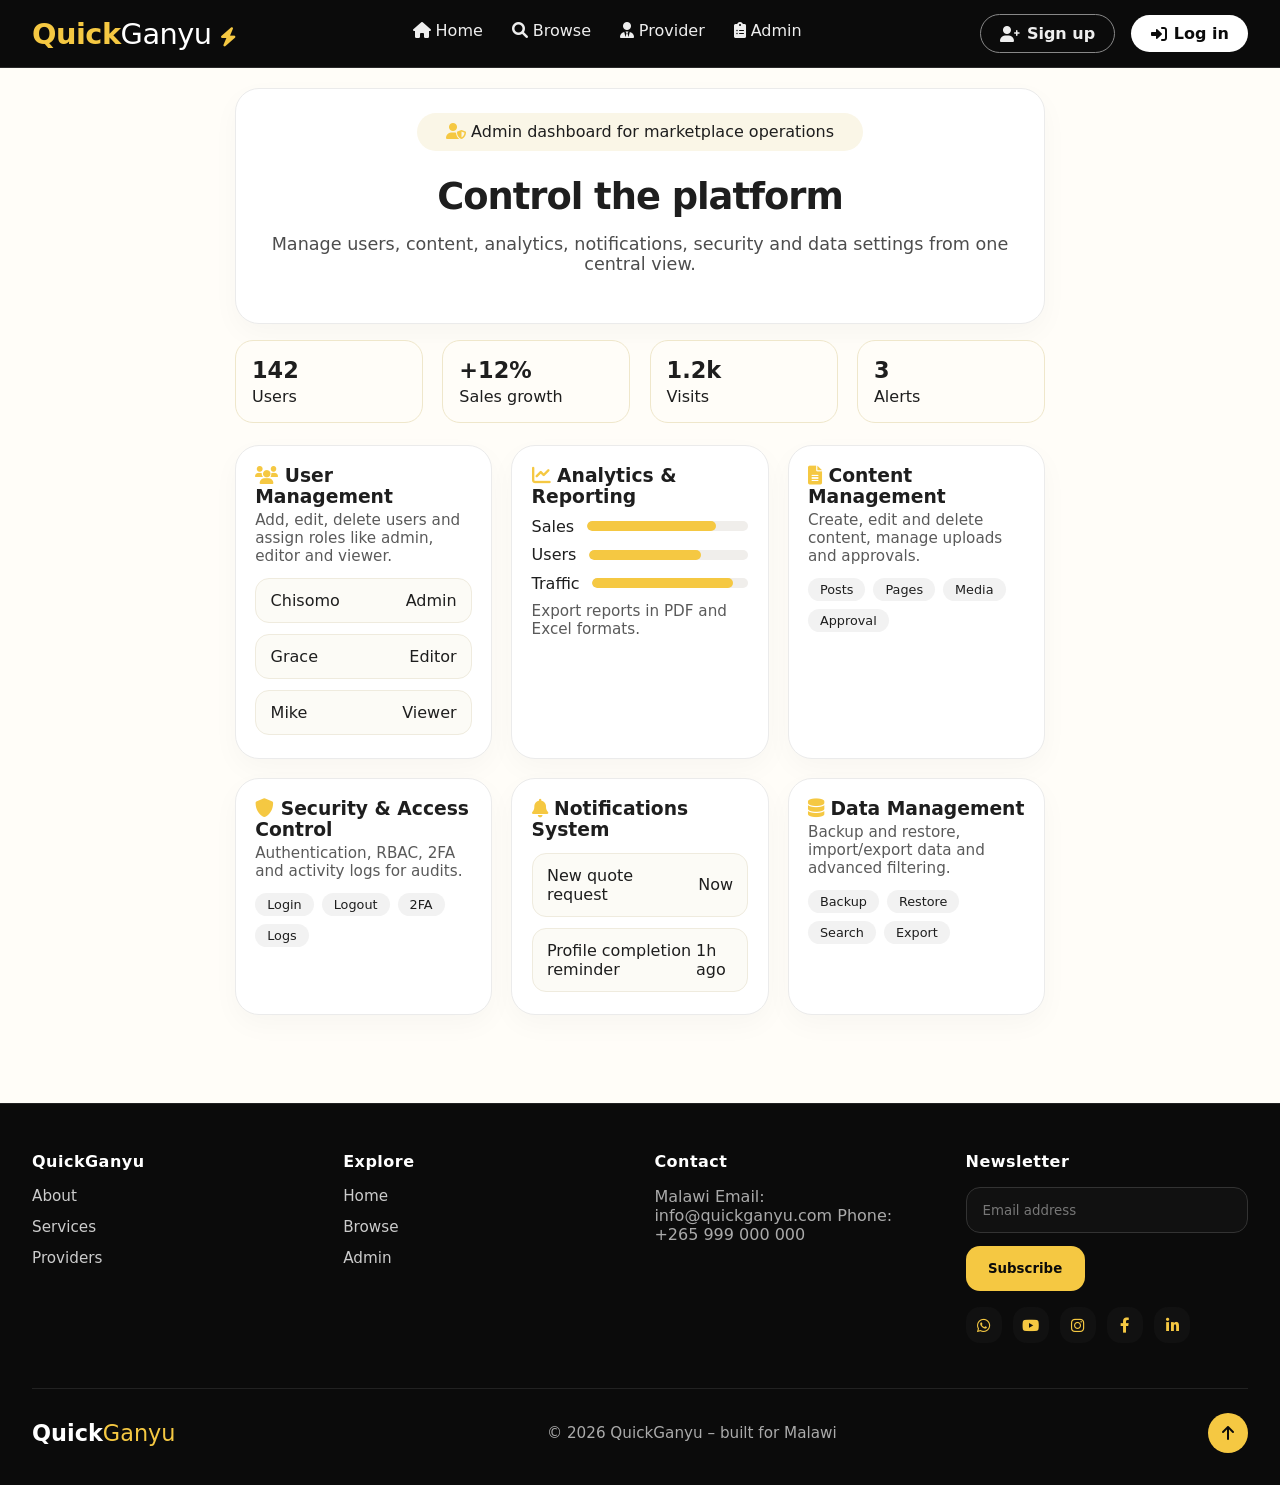
==== html/admin.html @ 5738e2cb "Initial commit with QuickGanyu service marketplace and documentation" ====
<!DOCTYPE html>
<html lang="en">
<head>
  <meta charset="UTF-8">
  <meta name="viewport" content="width=device-width, initial-scale=1.0">
  <title>Admin Panel · QuickGanyu</title>
  <link rel="stylesheet" href="https://cdnjs.cloudflare.com/ajax/libs/font-awesome/6.0.0-beta3/css/all.min.css">
  <link rel="stylesheet" href="../css/styles.css">
</head>
<body>
<nav class="navbar">
  <a class="logo" href="../index.html">Quick<span>Ganyu</span> <i class="fas fa-bolt" style="color:#f5c842; font-size:1.2rem;"></i></a>
  <div class="nav-links">
    <a href="../index.html"><i class="fas fa-home"></i> Home</a>
    <a href="providers.html"><i class="fas fa-search"></i> Browse</a>
    <a href="profile.html"><i class="fas fa-user-tie"></i> Provider</a>
    <a href="admin.html"><i class="fas fa-clipboard-list"></i> Admin</a>
  </div>
  <div class="nav-actions">
    <a class="btn-outline-light" href="signup.html"><i class="fas fa-user-plus"></i> Sign up</a>
    <a class="btn-light" href="login.html"><i class="fas fa-sign-in-alt"></i> Log in</a>
  </div>
</nav>

<div class="container">
  <section class="hero-card hero">
    <div class="animated-feedback"><i class="fas fa-user-shield" style="color:#f5c842;"></i> Admin dashboard for marketplace operations</div>
    <h1>Control the platform</h1>
    <p>Manage users, content, analytics, notifications, security and data settings from one central view.</p>
  </section>

  <section class="stats-grid">
    <div class="stat-card"><strong>142</strong><span>Users</span></div>
    <div class="stat-card"><strong>+12%</strong><span>Sales growth</span></div>
    <div class="stat-card"><strong>1.2k</strong><span>Visits</span></div>
    <div class="stat-card"><strong>3</strong><span>Alerts</span></div>
  </section>

  <section class="admin-grid">
    <div class="admin-card">
      <h3><i class="fas fa-users" style="color:#f5c842;"></i> User Management</h3>
      <div class="muted">Add, edit, delete users and assign roles like admin, editor and viewer.</div>
      <div class="table-list">
        <div class="table-row"><span>Chisomo</span><span>Admin</span></div>
        <div class="table-row"><span>Grace</span><span>Editor</span></div>
        <div class="table-row"><span>Mike</span><span>Viewer</span></div>
      </div>
    </div>
    <div class="admin-card">
      <h3><i class="fas fa-chart-line" style="color:#f5c842;"></i> Analytics & Reporting</h3>
      <div class="chart-row"><span>Sales</span><div class="chart-bar"><span style="width:80%"></span></div></div>
      <div class="chart-row"><span>Users</span><div class="chart-bar"><span style="width:70%"></span></div></div>
      <div class="chart-row"><span>Traffic</span><div class="chart-bar"><span style="width:90%"></span></div></div>
      <div class="muted">Export reports in PDF and Excel formats.</div>
    </div>
    <div class="admin-card">
      <h3><i class="fas fa-file-alt" style="color:#f5c842;"></i> Content Management</h3>
      <div class="muted">Create, edit and delete content, manage uploads and approvals.</div>
      <div class="pill-list"><span>Posts</span><span>Pages</span><span>Media</span><span>Approval</span></div>
    </div>
    <div class="admin-card">
      <h3><i class="fas fa-shield-alt" style="color:#f5c842;"></i> Security & Access Control</h3>
      <div class="muted">Authentication, RBAC, 2FA and activity logs for audits.</div>
      <div class="pill-list"><span>Login</span><span>Logout</span><span>2FA</span><span>Logs</span></div>
    </div>
    <div class="admin-card">
      <h3><i class="fas fa-bell" style="color:#f5c842;"></i> Notifications System</h3>
      <div class="activity-list">
        <div class="activity-item"><span>New quote request</span><span>Now</span></div>
        <div class="activity-item"><span>Profile completion reminder</span><span>1h ago</span></div>
      </div>
    </div>
    <div class="admin-card">
      <h3><i class="fas fa-database" style="color:#f5c842;"></i> Data Management</h3>
      <div class="muted">Backup and restore, import/export data and advanced filtering.</div>
      <div class="pill-list"><span>Backup</span><span>Restore</span><span>Search</span><span>Export</span></div>
    </div>
  </section>
</div>

<footer class="footer">
  <div class="footer-inner">
    <div class="footer-top">
      <div class="footer-col">
        <h4>QuickGanyu</h4>
        <a href="../index.html">About</a>
        <a href="providers.html">Services</a>
        <a href="profile.html">Providers</a>
      </div>
      <div class="footer-col">
        <h4>Explore</h4>
        <a href="../index.html">Home</a>
        <a href="providers.html">Browse</a>
        <a href="admin.html">Admin</a>
      </div>
      <div class="footer-col">
        <h4>Contact</h4>
        <span>Malawi</span>
        <span>Email: info@quickganyu.com</span>
        <span>Phone: +265 999 000 000</span>
      </div>
      <div class="footer-col footer-newsletter">
        <h4>Newsletter</h4>
        <div class="newsletter-form">
          <input type="email" placeholder="Email address">
          <button type="button">Subscribe</button>
        </div>
        <div class="footer-social">
          <a href="#" aria-label="WhatsApp"><i class="fab fa-whatsapp"></i></a>
          <a href="#" aria-label="YouTube"><i class="fab fa-youtube"></i></a>
          <a href="#" aria-label="Instagram"><i class="fab fa-instagram"></i></a>
          <a href="#" aria-label="Facebook"><i class="fab fa-facebook-f"></i></a>
          <a href="#" aria-label="LinkedIn"><i class="fab fa-linkedin-in"></i></a>
        </div>
      </div>
    </div>
    <div class="footer-bottom">
      <div class="footer-brand">Quick<span>Ganyu</span></div>
      <div class="footer-copy">&copy; 2026 QuickGanyu – built for Malawi</div>
      <a class="footer-backtop" href="#top"><i class="fas fa-arrow-up"></i></a>
    </div>
  </div>
</footer>

<script src="../js/script.js"></script>
</body>
</html>
---- css/styles.css ----
* {
  margin: 0;
  padding: 0;
  box-sizing: border-box;
  font-family: 'Segoe UI', Roboto, system-ui, sans-serif;
}

body {
  background: #fffdf8;
  color: #1e1e1e;
  min-height: 100vh;
  display: flex;
  flex-direction: column;
}

a {
  color: inherit;
  text-decoration: none;
}

.navbar {
  background: #0b0b0b;
  padding: 0.9rem 2rem;
  display: flex;
  flex-wrap: wrap;
  justify-content: space-between;
  align-items: center;
  border-bottom: 1px solid #2a2a2a;
}

.logo {
  color: #f5c842;
  font-weight: 700;
  font-size: 1.8rem;
  letter-spacing: -0.5px;
  text-decoration: none;
}
.logo span {
  color: white;
  font-weight: 300;
}

.nav-links {
  display: flex;
  gap: 1.8rem;
  flex-wrap: wrap;
}
.nav-links a {
  color: #eee;
  text-decoration: none;
  font-weight: 500;
  font-size: 1rem;
  transition: 0.2s;
  border-bottom: 2px solid transparent;
  padding-bottom: 4px;
}
.nav-links a:hover {
  color: #f5c842;
  border-bottom-color: #f5c842;
}
.nav-actions {
  display: flex;
  gap: 1rem;
  align-items: center;
}
.btn-outline-light, .btn-light, .btn-book, .btn-secondary {
  display: inline-flex;
  align-items: center;
  justify-content: center;
  gap: 0.45rem;
  border-radius: 999px;
  padding: 0.55rem 1.2rem;
  font-weight: 600;
  transition: 0.2s;
  cursor: pointer;
}
.btn-outline-light {
  background: transparent;
  border: 1px solid #888;
  color: #eee;
}
.btn-outline-light:hover {
  background: #f5c842;
  border-color: #f5c842;
  color: #0b0b0b;
}
.btn-light {
  background: white;
  border: none;
  color: #0b0b0b;
}
.btn-light:hover, .btn-book:hover, .btn-secondary:hover {
  background: #f5c842;
  color: #0b0b0b;
}
.btn-book {
  background: #0b0b0b;
  color: white;
  border: none;
}
.btn-secondary {
  background: #f4efe2;
  color: #0b0b0b;
  border: 1px solid #e7dfc2;
}

.container {
  max-width: 1300px;
  margin: 0 auto;
  padding: 1.2rem 1.5rem 3rem;
  flex: 1;
}

.hero-card, .panel-card, .section-card, .quote-box, .form-card, .admin-card, .profile-card {
  background: white;
  border: 1px solid #ebebeb;
  border-radius: 24px;
  box-shadow: 0 10px 28px rgba(0,0,0,0.03);
}

.section-card {
  padding: 1.5rem;
  max-width: 900px;
  margin: 0 auto 1.5rem;
}

.auth-card {
  max-width: 980px;
  margin: 0 auto;
}

.auth-split {
  display: grid;
  grid-template-columns: minmax(300px, 1.2fr) minmax(260px, 0.8fr);
  gap: 1.5rem;
  align-items: stretch;
}

.auth-panel {
  border-radius: 24px;
  overflow: hidden;
}

.auth-panel--main {
  background: white;
  padding: 2rem;
}

.auth-panel--side {
  background: #0b0b0b;
  color: #f4f4f4;
  padding: 2rem;
  display: flex;
  flex-direction: column;
  justify-content: center;
  gap: 1.2rem;
}

.auth-panel--side h2 {
  font-size: 2rem;
  margin: 0;
  color: #f5c842;
}

.auth-panel--side p {
  line-height: 1.8;
  color: #d9d9d9;
  margin: 0;
}

.auth-tag {
  display: inline-flex;
  align-items: center;
  background: #f7f2d6;
  color: #0b0b0b;
  border-radius: 999px;
  padding: 0.55rem 1.15rem;
  font-weight: 700;
  margin-bottom: 1.25rem;
}

.auth-copy {
  margin-bottom: 1.5rem;
  color: #4d4d4d;
  line-height: 1.7;
}

.auth-actions {
  margin-top: 1.5rem;
  display: flex;
  gap: 1rem;
  flex-wrap: wrap;
}

.btn-secondary.btn-secondary--dark {
  background: #f5c842;
  color: #0b0b0b;
  border: none;
}

@media (max-width: 880px) {
  .auth-split {
    grid-template-columns: 1fr;
  }

  .auth-panel--main,
  .auth-panel--side {
    padding: 1.5rem;
  }
}

.form-card {
  padding: 1rem 1.1rem;
  background: #ffffff;
  border: 1px solid #f0f0f0;
  border-radius: 20px;
}

.form-card label {
  display: block;
  font-weight: 600;
  color: #222;
  margin-bottom: 0.5rem;
  font-size: 0.95rem;
}

.form-card input,
.form-card textarea,
.form-card select {
  width: 100%;
  padding: 0.85rem 1rem;
  border: 1px solid #dde1e7;
  border-radius: 16px;
  margin-top: 0.45rem;
  font-size: 1rem;
  background: #fafafa;
  transition: border-color 0.2s ease, box-shadow 0.2s ease;
}

.form-card input:focus,
.form-card textarea:focus,
.form-card select:focus {
  outline: none;
  border-color: #f5c842;
  box-shadow: 0 0 0 4px rgba(245, 200, 66, 0.12);
}

.hero {
  padding: 2.4rem;
  text-align: center;
}
.hero h1 {
  font-size: 3rem;
  font-weight: 700;
  letter-spacing: -1px;
  margin-bottom: 1rem;
}
.hero h1 i, .highlight {
  color: #f5c842;
}
.hero p {
  font-size: 1.1rem;
  color: #4d4d4d;
  max-width: 760px;
  margin: 0 auto 1.6rem;
}

.animated-feedback {
  background: #faf6e7;
  border-radius: 60px;
  padding: 0.6rem 1.8rem;
  display: inline-block;
  animation: pulseGlow 2.4s infinite;
  font-weight: 500;
  margin-bottom: 1.5rem;
}
@keyframes pulseGlow {
  0% { box-shadow: 0 0 0 0 rgba(245, 200, 66, 0.3); }
  70% { box-shadow: 0 0 0 12px rgba(245, 200, 66, 0); }
  100% { box-shadow: 0 0 0 0 rgba(245, 200, 66, 0); }
}

.location-box {
  background: #f2f2f2;
  border-radius: 60px;
  padding: 0.6rem 1.2rem;
  display: inline-flex;
  align-items: center;
  gap: 0.7rem;
  flex-wrap: wrap;
  justify-content: center;
  margin: 1rem 0 1.6rem;
}
.location-box select {
  background: transparent;
  border: none;
  padding: 0.6rem 1rem;
  font-size: 1rem;
  font-weight: 500;
  border-radius: 40px;
  outline: none;
  cursor: pointer;
  min-width: 180px;
}
.location-box select option {
  background: white;
}

.categories {
  display: grid;
  grid-template-columns: repeat(auto-fit, minmax(140px, 1fr));
  gap: 1rem;
  margin: 1.2rem 0 0.8rem;
}
.cat-card {
  background: #f8f8f8;
  border-radius: 24px;
  padding: 1rem 0.7rem;
  text-align: center;
  font-weight: 600;
  transition: 0.2s;
  border: 1px solid #eaeaea;
  cursor: default;
}
.cat-card i {
  font-size: 1.8rem;
  color: #f5c842;
  display: block;
  margin-bottom: 6px;
}
.cat-card:hover {
  transform: translateY(-3px);
  background: #fff5db;
  border-color: #f5c842;
}

.section-title {
  font-size: 1.7rem;
  font-weight: 700;
  margin: 2rem 0 1rem;
  border-left: 6px solid #f5c842;
  padding-left: 1rem;
}

.step-list {
  display: grid;
  grid-template-columns: repeat(auto-fit, minmax(220px, 1fr));
  gap: 1rem;
  margin: 1rem 0 2rem;
}
.step-card {
  background: #fffef9;
  border: 1px solid #ede4c1;
  border-radius: 18px;
  padding: 1rem 1.1rem;
}
.step-card strong {
  display: block;
  margin-bottom: 0.35rem;
}

.provider-grid, .portfolio-grid, .admin-grid, .stats-grid {
  display: grid;
  gap: 1.2rem;
}
.provider-grid {
  grid-template-columns: repeat(auto-fit, minmax(280px, 1fr));
  margin-bottom: 1.4rem;
}
.provider-card, .panel-card, .section-card, .profile-card, .quote-box, .form-card, .admin-card {
  padding: 1.2rem 1.2rem 1.4rem;
}
.provider-card h3 {
  display: flex;
  justify-content: space-between;
  align-items: center;
  font-size: 1.2rem;
  margin-bottom: 0.8rem;
}
.badge {
  background: #f5c842;
  padding: 0.2rem 0.7rem;
  border-radius: 40px;
  font-size: 0.72rem;
  font-weight: 700;
  color: #0b0b0b;
}
.meta, .muted {
  color: #5a5a5a;
  font-size: 0.95rem;
  margin: 0.25rem 0;
}
.tags, .pill-list, .message-suggestions {
  display: flex;
  flex-wrap: wrap;
  gap: 0.5rem;
  margin: 0.8rem 0;
}
.tags span, .pill-list span, .message-suggestions span {
  background: #f2f2f2;
  border-radius: 999px;
  padding: 0.25rem 0.75rem;
  font-size: 0.8rem;
}
.quote-snippet {
  background: #fafafa;
  border-radius: 24px;
  padding: 1.2rem 1.4rem;
  margin: 1.4rem 0 0.8rem;
  border-left: 6px solid #f5c842;
  display: flex;
  flex-wrap: wrap;
  align-items: center;
  justify-content: space-between;
  gap: 1rem;
}
.message-suggestions span {
  cursor: pointer;
  border: 1px solid #ddd;
}
.message-suggestions span:hover {
  background: #f5c842;
}

.progress-card {
  display: flex;
  align-items: center;
  gap: 1rem;
  margin: 1.2rem 0 0.8rem;
  flex-wrap: wrap;
}
.progress-bar {
  flex: 1;
  min-width: 220px;
  height: 10px;
  background: #f0eeeb;
  border-radius: 999px;
  overflow: hidden;
}
.progress-fill {
  height: 100%;
  width: 82%;
  background: linear-gradient(90deg, #f5c842, #f2a900);
}

.portfolio-grid {
  grid-template-columns: repeat(auto-fit, minmax(220px, 1fr));
  margin-top: 1rem;
}
.portfolio-card {
  background: #fffdf7;
  border: 1px solid #efe7cb;
  border-radius: 18px;
  padding: 1rem;
}
.portfolio-media {
  height: 110px;
  border-radius: 14px;
  background: linear-gradient(135deg, #f5c842, #ffe69e);
  display: flex;
  align-items: center;
  justify-content: center;
  color: #0b0b0b;
  font-weight: 700;
  margin-bottom: 0.8rem;
}

.form-grid {
  display: grid;
  gap: 1rem;
  grid-template-columns: repeat(auto-fit, minmax(260px, 1fr));
  max-width: 820px;
  margin: 0 auto;
}

.form-grid--signup {
  grid-template-columns: repeat(2, minmax(200px, 1fr));
}

.form-card--full {
  grid-column: 1 / -1;
}

.form-footer {
  margin-top: 1.5rem;
  display: flex;
  flex-wrap: wrap;
  gap: 1rem;
  justify-content: space-between;
  align-items: center;
}

.checkbox-label {
  display: flex;
  align-items: flex-start;
  gap: 0.5rem;
  font-size: 0.95rem;
  color: #4d4d4d;
  line-height: 1.5;
  flex: 1 1 360px;
}

.checkbox-label input {
  width: 1rem;
  height: 1rem;
  margin-top: 0.1rem;
  accent-color: #f5c842;
}

.checkbox-label a {
  color: #0b0b0b;
  text-decoration: underline;
}

.btn-book {
  min-width: 140px;
}

.form-card input, .form-card textarea, .form-card select {
  width: 100%;
  padding: 0.85rem 1rem;
  border: 1px solid #dde1e7;
  border-radius: 16px;
  margin-top: 0.5rem;
  font-size: 1rem;
  background: #fafafa;
}
.form-card textarea {
  min-height: 110px;
  resize: vertical;
}

.admin-grid {
  grid-template-columns: repeat(auto-fit, minmax(240px, 1fr));
}
.stats-grid {
  grid-template-columns: repeat(auto-fit, minmax(180px, 1fr));
  margin: 1rem 0 1.4rem;
}
.stat-card {
  background: #fffdf8;
  border: 1px solid #efe7cb;
  border-radius: 18px;
  padding: 1rem;
}
.stat-card strong {
  display: block;
  font-size: 1.4rem;
  margin-bottom: 0.2rem;
}
.chart-row {
  display: flex;
  align-items: center;
  gap: 0.8rem;
  margin: 0.6rem 0;
}
.chart-bar {
  flex: 1;
  height: 10px;
  background: #f0eeeb;
  border-radius: 999px;
  overflow: hidden;
}
.chart-bar span {
  display: block;
  height: 100%;
  background: #f5c842;
  border-radius: 999px;
}

.activity-list, .table-list {
  display: grid;
  gap: 0.7rem;
  margin-top: 0.8rem;
}
.activity-item, .table-row {
  display: flex;
  justify-content: space-between;
  align-items: center;
  background: #fcfbf6;
  border: 1px solid #efebde;
  border-radius: 14px;
  padding: 0.75rem 0.9rem;
}

.footer {
  background: #0b0b0b;
  color: #aaa;
  padding: 3rem 2rem 2rem;
  margin-top: 2.5rem;
  border-top: 1px solid #222;
}
.footer-inner {
  max-width: 1300px;
  margin: 0 auto;
  display: flex;
  flex-direction: column;
  gap: 2rem;
}
.footer-top {
  display: grid;
  grid-template-columns: repeat(auto-fit, minmax(180px, 1fr));
  gap: 1.8rem;
}
.footer-col h4 {
  color: white;
  margin-bottom: 1rem;
  font-size: 1rem;
  letter-spacing: 0.03em;
}
.footer-col a {
  display: block;
  color: #ccc;
  text-decoration: none;
  margin-bottom: 0.8rem;
  font-size: 0.95rem;
  transition: color 0.2s ease;
}
.footer-col a:hover {
  color: #f5c842;
}
.footer-newsletter .newsletter-form {
  display: flex;
  gap: 0.8rem;
  flex-wrap: wrap;
  align-items: center;
}
.footer-newsletter input {
  flex: 1 1 220px;
  min-width: 0;
  padding: 0.9rem 1rem;
  border-radius: 14px;
  border: 1px solid #333;
  background: #111;
  color: #fff;
}
.footer-newsletter input::placeholder {
  color: #777;
}
.footer-newsletter button {
  background: #f5c842;
  color: #0b0b0b;
  border: none;
  border-radius: 14px;
  padding: 0.95rem 1.4rem;
  font-weight: 700;
  cursor: pointer;
}
.footer-social {
  display: flex;
  flex-wrap: wrap;
  gap: 0.7rem;
  margin-top: 1rem;
}
.footer-social a {
  width: 36px;
  height: 36px;
  display: inline-flex;
  justify-content: center;
  align-items: center;
  border-radius: 14px;
  background: #111;
  color: #f5c842;
  text-decoration: none;
}
.footer-contact {
  display: grid;
  gap: 0.5rem;
  margin-top: 1rem;
  color: #ccc;
  font-size: 0.95rem;
}
.footer-contact span {
  display: block;
}
.footer-bottom {
  width: 100%;
  border-top: 1px solid #222;
  padding-top: 1.5rem;
  display: flex;
  flex-wrap: wrap;
  justify-content: space-between;
  align-items: center;
  gap: 1rem;
}
.footer-brand {
  color: white;
  font-weight: 700;
  font-size: 1.4rem;
}
.footer-brand span {
  color: #f5c842;
  font-weight: 300;
}
.footer-copy {
  margin: 0;
  color: #aaa;
  font-size: 0.95rem;
}
.footer-backtop {
  display: inline-flex;
  justify-content: center;
  align-items: center;
  width: 40px;
  height: 40px;
  border-radius: 999px;
  background: #f5c842;
  color: #0b0b0b;
  text-decoration: none;
}

@media (max-width: 900px) {
  .footer-top {
    grid-template-columns: 1fr;
  }
}

@media (max-width: 700px) {
  .navbar { flex-direction: column; gap: 0.8rem; align-items: stretch; }
  .footer-inner { align-items: stretch; }
  .footer-bottom { flex-direction: column; align-items: flex-start; }
}


  .nav-links { justify-content: center; }
  .hero h1 { font-size: 2.3rem; }
  .hero { padding: 1.5rem; }
}
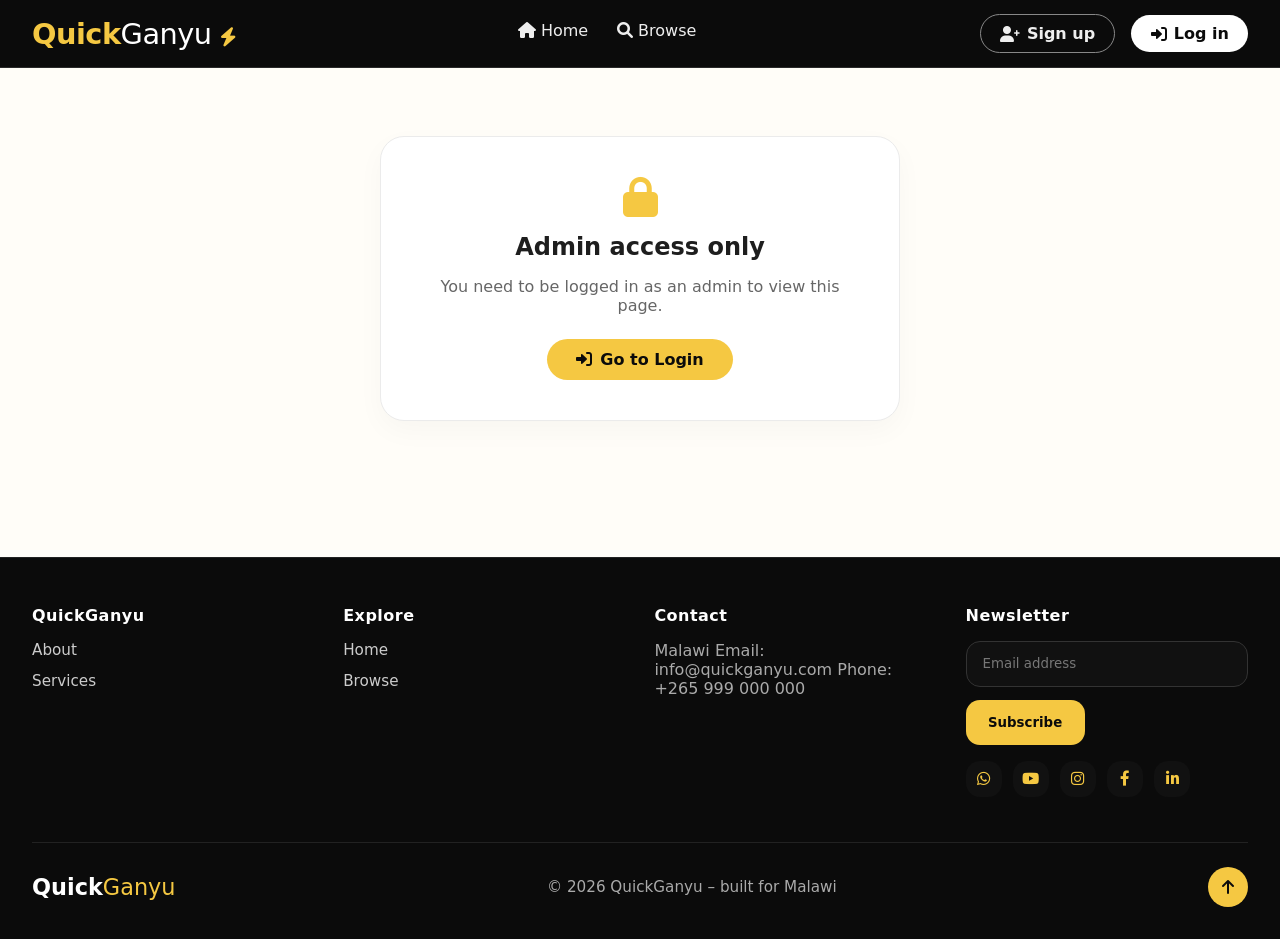
==== commit cfadb4be: "Wire login/signup/admin/setup to live APIs, add provider management" ====
--- a/html/admin.html
+++ b/html/admin.html
@@ -13,69 +13,18 @@
   <div class="nav-links">
     <a href="../index.html"><i class="fas fa-home"></i> Home</a>
     <a href="providers.html"><i class="fas fa-search"></i> Browse</a>
-    <a href="profile.html"><i class="fas fa-user-tie"></i> Provider</a>
-    <a href="admin.html"><i class="fas fa-clipboard-list"></i> Admin</a>
   </div>
   <div class="nav-actions">
-    <a class="btn-outline-light" href="signup.html"><i class="fas fa-user-plus"></i> Sign up</a>
-    <a class="btn-light" href="login.html"><i class="fas fa-sign-in-alt"></i> Log in</a>
+    <!-- filled by api.js -->
   </div>
 </nav>
 
-<div class="container">
-  <section class="hero-card hero">
-    <div class="animated-feedback"><i class="fas fa-user-shield" style="color:#f5c842;"></i> Admin dashboard for marketplace operations</div>
-    <h1>Control the platform</h1>
-    <p>Manage users, content, analytics, notifications, security and data settings from one central view.</p>
-  </section>
-
-  <section class="stats-grid">
-    <div class="stat-card"><strong>142</strong><span>Users</span></div>
-    <div class="stat-card"><strong>+12%</strong><span>Sales growth</span></div>
-    <div class="stat-card"><strong>1.2k</strong><span>Visits</span></div>
-    <div class="stat-card"><strong>3</strong><span>Alerts</span></div>
-  </section>
-
-  <section class="admin-grid">
-    <div class="admin-card">
-      <h3><i class="fas fa-users" style="color:#f5c842;"></i> User Management</h3>
-      <div class="muted">Add, edit, delete users and assign roles like admin, editor and viewer.</div>
-      <div class="table-list">
-        <div class="table-row"><span>Chisomo</span><span>Admin</span></div>
-        <div class="table-row"><span>Grace</span><span>Editor</span></div>
-        <div class="table-row"><span>Mike</span><span>Viewer</span></div>
-      </div>
-    </div>
-    <div class="admin-card">
-      <h3><i class="fas fa-chart-line" style="color:#f5c842;"></i> Analytics & Reporting</h3>
-      <div class="chart-row"><span>Sales</span><div class="chart-bar"><span style="width:80%"></span></div></div>
-      <div class="chart-row"><span>Users</span><div class="chart-bar"><span style="width:70%"></span></div></div>
-      <div class="chart-row"><span>Traffic</span><div class="chart-bar"><span style="width:90%"></span></div></div>
-      <div class="muted">Export reports in PDF and Excel formats.</div>
-    </div>
-    <div class="admin-card">
-      <h3><i class="fas fa-file-alt" style="color:#f5c842;"></i> Content Management</h3>
-      <div class="muted">Create, edit and delete content, manage uploads and approvals.</div>
-      <div class="pill-list"><span>Posts</span><span>Pages</span><span>Media</span><span>Approval</span></div>
-    </div>
-    <div class="admin-card">
-      <h3><i class="fas fa-shield-alt" style="color:#f5c842;"></i> Security & Access Control</h3>
-      <div class="muted">Authentication, RBAC, 2FA and activity logs for audits.</div>
-      <div class="pill-list"><span>Login</span><span>Logout</span><span>2FA</span><span>Logs</span></div>
-    </div>
-    <div class="admin-card">
-      <h3><i class="fas fa-bell" style="color:#f5c842;"></i> Notifications System</h3>
-      <div class="activity-list">
-        <div class="activity-item"><span>New quote request</span><span>Now</span></div>
-        <div class="activity-item"><span>Profile completion reminder</span><span>1h ago</span></div>
-      </div>
-    </div>
-    <div class="admin-card">
-      <h3><i class="fas fa-database" style="color:#f5c842;"></i> Data Management</h3>
-      <div class="muted">Backup and restore, import/export data and advanced filtering.</div>
-      <div class="pill-list"><span>Backup</span><span>Restore</span><span>Search</span><span>Export</span></div>
-    </div>
-  </section>
+<div class="container" id="page-root">
+  <!-- Content injected by JS after auth check -->
+  <div class="empty-state" id="loading-state">
+    <i class="fas fa-spinner fa-spin"></i>
+    <p>Loading dashboard…</p>
+  </div>
 </div>
 
 <footer class="footer">
@@ -85,13 +34,11 @@
         <h4>QuickGanyu</h4>
         <a href="../index.html">About</a>
         <a href="providers.html">Services</a>
-        <a href="profile.html">Providers</a>
       </div>
       <div class="footer-col">
         <h4>Explore</h4>
         <a href="../index.html">Home</a>
         <a href="providers.html">Browse</a>
-        <a href="admin.html">Admin</a>
       </div>
       <div class="footer-col">
         <h4>Contact</h4>
@@ -122,7 +69,390 @@
   </div>
 </footer>
 
-<script src="../js/script.js"></script>
+<script src="../js/api.js"></script>
+<script>
+(function () {
+  const { apiFetch, toast, esc, showFormErrors } = window.QuickGanyu;
+  const root = document.getElementById('page-root');
+
+  // ── State ────────────────────────────────────────────────────────────────────
+  let allRequests = [];
+  let activeTab   = 'pending'; // 'pending' | 'approved' | 'declined' | 'add'
+
+  // ── Boot: verify admin session ───────────────────────────────────────────────
+  document.addEventListener('DOMContentLoaded', async () => {
+    const me = await window.QuickGanyu.fetchMe();
+    if (!me || me.role !== 'admin') {
+      root.innerHTML = `
+        <section class="section-card" style="max-width:520px;margin:3rem auto;text-align:center;padding:2.5rem;">
+          <i class="fas fa-lock" style="font-size:2.5rem;color:#f5c842;display:block;margin-bottom:1rem;"></i>
+          <h2>Admin access only</h2>
+          <p style="color:#666;margin:1rem 0 1.5rem;">You need to be logged in as an admin to view this page.</p>
+          <a href="login.html" class="btn-primary"><i class="fas fa-sign-in-alt"></i> Go to Login</a>
+        </section>`;
+      return;
+    }
+    await loadDashboard();
+  });
+
+  // ── Load data & render ───────────────────────────────────────────────────────
+  async function loadDashboard() {
+    const res = await apiFetch('admin.php', { action: 'list' });
+    if (!res.ok) {
+      toast(res.error || 'Failed to load dashboard data.', 'error');
+      return;
+    }
+    allRequests = res.requests || [];
+    renderDashboard(res.counts, res.users);
+  }
+
+  function renderDashboard(counts, users) {
+    root.innerHTML = `
+      <section class="hero-card hero" style="margin-bottom:1.4rem;">
+        <div class="animated-feedback">
+          <i class="fas fa-user-shield" style="color:#f5c842;"></i> Admin dashboard
+        </div>
+        <h1>Control the platform</h1>
+        <p>Manage service provider accounts, review applications, and monitor the marketplace.</p>
+      </section>
+
+      <section class="stats-grid" id="stats-grid">
+        <div class="stat-card">
+          <strong>${users.client}</strong><span>Customers</span>
+        </div>
+        <div class="stat-card">
+          <strong>${users.provider}</strong><span>Providers</span>
+        </div>
+        <div class="stat-card">
+          <strong>${counts.pending}</strong><span>Pending requests</span>
+        </div>
+        <div class="stat-card">
+          <strong>${counts.approved}</strong><span>Approved</span>
+        </div>
+        <div class="stat-card">
+          <strong>${counts.declined}</strong><span>Declined</span>
+        </div>
+      </section>
+
+      <div class="admin-tabs" id="admin-tabs">
+        <button class="admin-tab ${activeTab === 'pending'  ? 'active' : ''}" data-tab="pending">
+          <i class="fas fa-clock"></i> Pending
+          <span class="badge" style="margin-left:0.3rem;">${counts.pending}</span>
+        </button>
+        <button class="admin-tab ${activeTab === 'approved' ? 'active' : ''}" data-tab="approved">
+          <i class="fas fa-check-circle"></i> Approved
+        </button>
+        <button class="admin-tab ${activeTab === 'declined' ? 'active' : ''}" data-tab="declined">
+          <i class="fas fa-times-circle"></i> Declined
+        </button>
+        <button class="admin-tab ${activeTab === 'add'      ? 'active' : ''}" data-tab="add">
+          <i class="fas fa-user-plus"></i> Add Provider
+        </button>
+      </div>
+
+      <div id="tab-content"></div>
+    `;
+
+    // Tab click handler
+    document.getElementById('admin-tabs').addEventListener('click', e => {
+      const btn = e.target.closest('.admin-tab');
+      if (!btn) return;
+      activeTab = btn.dataset.tab;
+      document.querySelectorAll('.admin-tab').forEach(b => b.classList.toggle('active', b === btn));
+      renderTabContent();
+    });
+
+    renderTabContent();
+  }
+
+  // ── Tab content renderer ─────────────────────────────────────────────────────
+  function renderTabContent() {
+    const el = document.getElementById('tab-content');
+    if (!el) return;
+
+    if (activeTab === 'add') {
+      renderAddProviderForm(el);
+      return;
+    }
+
+    const filtered = allRequests.filter(r => r.status === activeTab);
+    if (filtered.length === 0) {
+      el.innerHTML = `
+        <div class="empty-state">
+          <i class="fas fa-inbox"></i>
+          <p>No ${activeTab} requests.</p>
+        </div>`;
+      return;
+    }
+
+    el.innerHTML = `<div class="requests-list" id="requests-list"></div>`;
+    const list = document.getElementById('requests-list');
+    filtered.forEach(req => list.appendChild(buildRequestCard(req)));
+  }
+
+  // ── Request card ─────────────────────────────────────────────────────────────
+  function buildRequestCard(req) {
+    const card = document.createElement('div');
+    card.className = 'request-card';
+    card.id = `req-${req.id}`;
+
+    const statusHtml = `<span class="status-pill status-pill--${req.status}">${req.status}</span>`;
+    const date = req.created_at ? new Date(req.created_at).toLocaleDateString('en-GB', { day:'numeric', month:'short', year:'numeric' }) : '';
+
+    let actionsHtml = '';
+    if (req.status === 'pending') {
+      actionsHtml = `
+        <button class="btn-approve" data-action="approve" data-id="${req.id}">
+          <i class="fas fa-check"></i> Approve
+        </button>
+        <button class="btn-decline" data-action="decline" data-id="${req.id}">
+          <i class="fas fa-times"></i> Decline
+        </button>
+        <input type="text" class="note-input" data-id="${req.id}"
+          placeholder="Optional note to applicant…"
+          style="flex:1;min-width:180px;padding:0.45rem 0.8rem;border:1px solid #dde1e7;
+                 border-radius:999px;font-size:0.88rem;background:#fafafa;">`;
+    }
+
+    card.innerHTML = `
+      <div class="rc-header">
+        <div>
+          <strong style="font-size:1.05rem;">${esc(req.full_name)}</strong>
+          ${statusHtml}
+        </div>
+        <span style="color:#888;font-size:0.82rem;">${date}</span>
+      </div>
+      <p class="rc-meta"><i class="fas fa-envelope" style="width:14px;"></i> ${esc(req.email)}</p>
+      ${req.phone    ? `<p class="rc-meta"><i class="fas fa-phone" style="width:14px;"></i> ${esc(req.phone)}</p>` : ''}
+      ${req.location ? `<p class="rc-meta"><i class="fas fa-map-marker-alt" style="width:14px;"></i> ${esc(req.location)}</p>` : ''}
+      <p class="rc-meta"><i class="fas fa-briefcase" style="width:14px;"></i> ${esc(req.service_category)}
+        ${req.experience_years ? `· ${req.experience_years} yr${req.experience_years !== 1 ? 's' : ''} experience` : ''}
+      </p>
+      ${req.skills ? `<p class="rc-meta"><i class="fas fa-tools" style="width:14px;"></i> ${esc(req.skills)}</p>` : ''}
+      ${req.about   ? `<p class="rc-meta" style="margin-top:0.4rem;color:#444;">${esc(req.about)}</p>` : ''}
+      <div class="rc-actions" id="actions-${req.id}">${actionsHtml}</div>
+      <div id="result-${req.id}"></div>
+    `;
+
+    // Wire approve / decline buttons
+    card.querySelectorAll('[data-action]').forEach(btn => {
+      btn.addEventListener('click', () => handleDecision(btn.dataset.action, parseInt(btn.dataset.id)));
+    });
+
+    return card;
+  }
+
+  // ── Approve / Decline handler ────────────────────────────────────────────────
+  async function handleDecision(action, id) {
+    const actionsEl = document.getElementById(`actions-${id}`);
+    const resultEl  = document.getElementById(`result-${id}`);
+    const noteInput = actionsEl ? actionsEl.querySelector('.note-input') : null;
+    const note      = noteInput ? noteInput.value.trim() : '';
+
+    // Disable buttons while in flight
+    actionsEl && actionsEl.querySelectorAll('button').forEach(b => b.disabled = true);
+
+    const res = await apiFetch('admin.php', { action, id, admin_note: note });
+
+    if (!res.ok) {
+      toast(res.error || 'Action failed. Please try again.', 'error');
+      actionsEl && actionsEl.querySelectorAll('button').forEach(b => b.disabled = false);
+      return;
+    }
+
+    // Update local state
+    const idx = allRequests.findIndex(r => r.id === id);
+    if (idx !== -1) allRequests[idx].status = action === 'approve' ? 'approved' : 'declined';
+
+    toast(res.message, 'success');
+
+    // Show result in-card
+    let extra = '';
+    if (action === 'approve' && res.temp_password) {
+      extra = `
+        <div class="temp-password-box">
+          <i class="fas fa-key"></i>
+          Temporary password for <strong>${esc(allRequests[idx]?.full_name || '')}</strong>:
+          <strong style="font-size:1rem;letter-spacing:0.05em;">${esc(res.temp_password)}</strong>
+          <span style="color:#888;"> — relay this if the email does not arrive.</span>
+        </div>`;
+    }
+
+    if (actionsEl) actionsEl.innerHTML = '';
+    if (resultEl) {
+      resultEl.innerHTML = `
+        <div class="temp-password-box" style="${action === 'decline' ? 'background:#fff0f2;border-color:#f5c2ca;color:#b00020;' : ''}">
+          <i class="fas fa-${action === 'approve' ? 'check-circle' : 'times-circle'}"></i>
+          ${esc(res.message)}
+        </div>
+        ${extra}`;
+    }
+
+    // Refresh stats after a short delay
+    setTimeout(refreshStats, 1200);
+  }
+
+  // ── Refresh stat cards without full re-render ────────────────────────────────
+  async function refreshStats() {
+    const res = await apiFetch('admin.php', { action: 'list' });
+    if (!res.ok) return;
+    allRequests = res.requests || [];
+    const sg = document.getElementById('stats-grid');
+    if (sg) {
+      sg.innerHTML = `
+        <div class="stat-card"><strong>${res.users.client}</strong><span>Customers</span></div>
+        <div class="stat-card"><strong>${res.users.provider}</strong><span>Providers</span></div>
+        <div class="stat-card"><strong>${res.counts.pending}</strong><span>Pending requests</span></div>
+        <div class="stat-card"><strong>${res.counts.approved}</strong><span>Approved</span></div>
+        <div class="stat-card"><strong>${res.counts.declined}</strong><span>Declined</span></div>`;
+    }
+    // Update pending badge on tab
+    const pendingTab = document.querySelector('[data-tab="pending"] .badge');
+    if (pendingTab) pendingTab.textContent = res.counts.pending;
+  }
+
+  // ── Add Provider form ────────────────────────────────────────────────────────
+  function renderAddProviderForm(el) {
+    el.innerHTML = `
+      <section class="section-card" style="max-width:860px;margin:0 auto;">
+        <h3 style="margin-bottom:0.3rem;"><i class="fas fa-user-plus" style="color:#f5c842;"></i> Add a Service Provider</h3>
+        <p class="muted" style="margin-bottom:1.2rem;">
+          Create a provider account directly. A temporary password will be generated and shown here
+          (and emailed to the provider). They will set their own username and password on first login.
+        </p>
+
+        <div id="add-error" class="form-banner form-banner--error" style="display:none;margin-bottom:1rem;"></div>
+        <div id="add-success" style="display:none;"></div>
+
+        <form id="add-provider-form" novalidate>
+          <div class="add-provider-form">
+            <div class="form-card">
+              <label>Full name *
+                <input type="text" name="full_name" placeholder="Provider's full name" required>
+              </label>
+            </div>
+            <div class="form-card">
+              <label>Email address *
+                <input type="email" name="email" placeholder="provider@example.com" required>
+              </label>
+            </div>
+            <div class="form-card">
+              <label>Phone <span class="muted">(optional)</span>
+                <input type="tel" name="phone" placeholder="+265 9xx xxx xxx">
+              </label>
+            </div>
+            <div class="form-card">
+              <label>Location <span class="muted">(optional)</span>
+                <input type="text" name="location" placeholder="City or district">
+              </label>
+            </div>
+            <div class="form-card">
+              <label>Service category *
+                <select name="service_category" required>
+                  <option value="">— Select category —</option>
+                  <option>Plumbing</option>
+                  <option>Electrical</option>
+                  <option>Carpentry</option>
+                  <option>Painting</option>
+                  <option>Cleaning</option>
+                  <option>Photography</option>
+                  <option>Catering</option>
+                  <option>Tutoring</option>
+                  <option>IT / Tech support</option>
+                  <option>Tailoring</option>
+                  <option>Gardening</option>
+                  <option>Other</option>
+                </select>
+              </label>
+            </div>
+            <div class="form-card">
+              <label>Years of experience <span class="muted">(optional)</span>
+                <input type="number" name="experience_years" placeholder="e.g. 5" min="0" max="80">
+              </label>
+            </div>
+            <div class="form-card full-col">
+              <label>Skills <span class="muted">(optional)</span>
+                <input type="text" name="skills" placeholder="e.g. Tiling, piping, burst pipes">
+              </label>
+            </div>
+            <div class="form-card full-col">
+              <label>About <span class="muted">(optional)</span>
+                <textarea name="about" placeholder="Brief description of the provider…"></textarea>
+              </label>
+            </div>
+          </div>
+
+          <div class="auth-actions" style="margin-top:1.4rem;">
+            <button type="submit" class="btn-primary" id="add-btn">
+              <i class="fas fa-user-plus"></i> Create provider account
+            </button>
+          </div>
+        </form>
+      </section>
+    `;
+
+    const form    = document.getElementById('add-provider-form');
+    const btn     = document.getElementById('add-btn');
+    const errEl   = document.getElementById('add-error');
+    const succEl  = document.getElementById('add-success');
+
+    form.addEventListener('submit', async (e) => {
+      e.preventDefault();
+      errEl.style.display = 'none';
+      succEl.style.display = 'none';
+
+      btn.disabled = true;
+      btn.innerHTML = '<i class="fas fa-spinner fa-spin"></i> Creating…';
+
+      const data = {
+        action:           'add_provider',
+        full_name:        form.full_name.value.trim(),
+        email:            form.email.value.trim(),
+        phone:            form.phone.value.trim(),
+        location:         form.location.value.trim(),
+        service_category: form.service_category.value,
+        experience_years: parseInt(form.experience_years.value) || 0,
+        skills:           form.skills.value.trim(),
+        about:            form.about.value.trim(),
+      };
+
+      const res = await apiFetch('admin.php', data);
+
+      btn.disabled = false;
+      btn.innerHTML = '<i class="fas fa-user-plus"></i> Create provider account';
+
+      if (!res.ok) {
+        if (res.errors) showFormErrors(res.errors);
+        const first = res.errors ? Object.values(res.errors)[0] : (res.error || 'Failed to create provider.');
+        errEl.textContent = first;
+        errEl.style.display = 'block';
+        return;
+      }
+
+      toast(res.message, 'success');
+      form.reset();
+
+      succEl.style.display = 'block';
+      succEl.innerHTML = `
+        <div class="temp-password-box" style="margin-bottom:1rem;">
+          <i class="fas fa-check-circle" style="color:#1a7f4b;"></i>
+          Provider account created for <strong>${esc(data.full_name)}</strong> (${esc(data.email)}).
+          <br><br>
+          Temporary password:
+          <strong style="font-size:1.05rem;letter-spacing:0.06em;">${esc(res.temp_password)}</strong>
+          <br>
+          <span style="color:#888;font-size:0.85rem;">
+            This was emailed to the provider. Share it manually if the email does not arrive.
+            They will set a new password during first-login setup.
+          </span>
+        </div>`;
+
+      // Refresh stats
+      refreshStats();
+    });
+  }
+
+})();
+</script>
 </body>
 </html>
-
--- a/css/styles.css
+++ b/css/styles.css
@@ -719,10 +719,225 @@
   .navbar { flex-direction: column; gap: 0.8rem; align-items: stretch; }
   .footer-inner { align-items: stretch; }
   .footer-bottom { flex-direction: column; align-items: flex-start; }
-}
-
-
   .nav-links { justify-content: center; }
   .hero h1 { font-size: 2.3rem; }
   .hero { padding: 1.5rem; }
 }
+
+/* ── Form validation states ────────────────────────────────────────────────── */
+.input-error {
+  border-color: #b00020 !important;
+  box-shadow: 0 0 0 3px rgba(176, 0, 32, 0.12) !important;
+}
+
+.field-error {
+  color: #b00020;
+  font-size: 0.83rem;
+  font-weight: 600;
+  margin-top: 0.3rem;
+  display: block;
+}
+
+/* ── Form banners (info / error notices above forms) ───────────────────────── */
+.form-banner {
+  border-radius: 14px;
+  padding: 0.85rem 1.1rem;
+  font-size: 0.93rem;
+  line-height: 1.6;
+  margin-bottom: 0.5rem;
+}
+.form-banner--error {
+  background: #fff0f2;
+  border: 1px solid #f5c2ca;
+  color: #b00020;
+}
+.form-banner--info {
+  background: #fef9e7;
+  border: 1px solid #f5e4a0;
+  color: #5a4a00;
+}
+
+/* ── Primary button (used on auth forms) ───────────────────────────────────── */
+.btn-primary {
+  display: inline-flex;
+  align-items: center;
+  justify-content: center;
+  gap: 0.5rem;
+  border: none;
+  border-radius: 999px;
+  padding: 0.7rem 1.8rem;
+  font-size: 1rem;
+  font-weight: 700;
+  background: #f5c842;
+  color: #0b0b0b;
+  cursor: pointer;
+  transition: background 0.2s, transform 0.1s;
+}
+.btn-primary:hover {
+  background: #e6b82e;
+}
+.btn-primary:disabled {
+  opacity: 0.6;
+  cursor: not-allowed;
+}
+
+/* ── Logged-in user chip in navbar ─────────────────────────────────────────── */
+.user-chip {
+  display: inline-flex;
+  align-items: center;
+  gap: 0.4rem;
+  background: #1e1e1e;
+  color: #f9f9f9;
+  border-radius: 999px;
+  padding: 0.4rem 0.9rem;
+  font-size: 0.9rem;
+  font-weight: 600;
+}
+.user-chip em {
+  font-style: normal;
+  font-size: 0.75rem;
+  background: #f5c842;
+  color: #0b0b0b;
+  border-radius: 999px;
+  padding: 0.1rem 0.5rem;
+  font-weight: 700;
+}
+
+/* ── Admin dashboard live styles ───────────────────────────────────────────── */
+.admin-page-guard {
+  text-align: center;
+  padding: 4rem 2rem;
+  color: #b00020;
+}
+
+.request-card {
+  background: white;
+  border: 1px solid #ebebeb;
+  border-radius: 18px;
+  padding: 1.2rem 1.4rem;
+  box-shadow: 0 4px 14px rgba(0,0,0,0.04);
+}
+
+.request-card .rc-header {
+  display: flex;
+  justify-content: space-between;
+  align-items: flex-start;
+  gap: 1rem;
+  flex-wrap: wrap;
+  margin-bottom: 0.5rem;
+}
+
+.request-card .rc-meta {
+  color: #5a5a5a;
+  font-size: 0.88rem;
+  margin: 0.15rem 0;
+}
+
+.request-card .rc-actions {
+  display: flex;
+  gap: 0.6rem;
+  flex-wrap: wrap;
+  margin-top: 0.9rem;
+  align-items: center;
+}
+
+.btn-approve {
+  background: #1a7f4b;
+  color: white;
+  border: none;
+  border-radius: 999px;
+  padding: 0.5rem 1.2rem;
+  font-weight: 700;
+  cursor: pointer;
+  font-size: 0.88rem;
+  transition: background 0.2s;
+}
+.btn-approve:hover { background: #155e38; }
+.btn-approve:disabled { opacity: 0.5; cursor: not-allowed; }
+
+.btn-decline {
+  background: #fff0f2;
+  color: #b00020;
+  border: 1px solid #f5c2ca;
+  border-radius: 999px;
+  padding: 0.5rem 1.2rem;
+  font-weight: 700;
+  cursor: pointer;
+  font-size: 0.88rem;
+  transition: background 0.2s;
+}
+.btn-decline:hover { background: #ffe0e5; }
+.btn-decline:disabled { opacity: 0.5; cursor: not-allowed; }
+
+.status-pill {
+  display: inline-block;
+  border-radius: 999px;
+  padding: 0.2rem 0.75rem;
+  font-size: 0.76rem;
+  font-weight: 700;
+  text-transform: uppercase;
+  letter-spacing: 0.04em;
+}
+.status-pill--pending  { background: #fff8e1; color: #8a5c00; border: 1px solid #f5e4a0; }
+.status-pill--approved { background: #e6f9ef; color: #1a7f4b; border: 1px solid #a8e6c3; }
+.status-pill--declined { background: #fff0f2; color: #b00020; border: 1px solid #f5c2ca; }
+
+.temp-password-box {
+  background: #fef9e7;
+  border: 1px solid #f5e4a0;
+  border-radius: 12px;
+  padding: 0.65rem 1rem;
+  font-size: 0.88rem;
+  color: #5a4a00;
+  margin-top: 0.5rem;
+  word-break: break-all;
+}
+.temp-password-box strong { color: #0b0b0b; }
+
+.admin-tabs {
+  display: flex;
+  gap: 0.5rem;
+  flex-wrap: wrap;
+  margin-bottom: 1.4rem;
+}
+.admin-tab {
+  background: #f2f2f2;
+  border: none;
+  border-radius: 999px;
+  padding: 0.55rem 1.2rem;
+  font-weight: 600;
+  cursor: pointer;
+  font-size: 0.93rem;
+  color: #333;
+  transition: background 0.2s;
+}
+.admin-tab:hover { background: #ffe9a0; }
+.admin-tab.active {
+  background: #f5c842;
+  color: #0b0b0b;
+}
+
+.add-provider-form {
+  display: grid;
+  grid-template-columns: repeat(auto-fit, minmax(240px, 1fr));
+  gap: 1rem;
+  margin-top: 1rem;
+}
+.add-provider-form .full-col { grid-column: 1 / -1; }
+
+.empty-state {
+  text-align: center;
+  padding: 2.5rem 1rem;
+  color: #888;
+  font-size: 1rem;
+}
+.empty-state i { font-size: 2.5rem; color: #ddd; display: block; margin-bottom: 0.8rem; }
+
+.requests-list { display: grid; gap: 1rem; }
+
+/* ── Setup page ─────────────────────────────────────────────────────────────── */
+.setup-card {
+  max-width: 640px;
+  margin: 2rem auto;
+}
+
